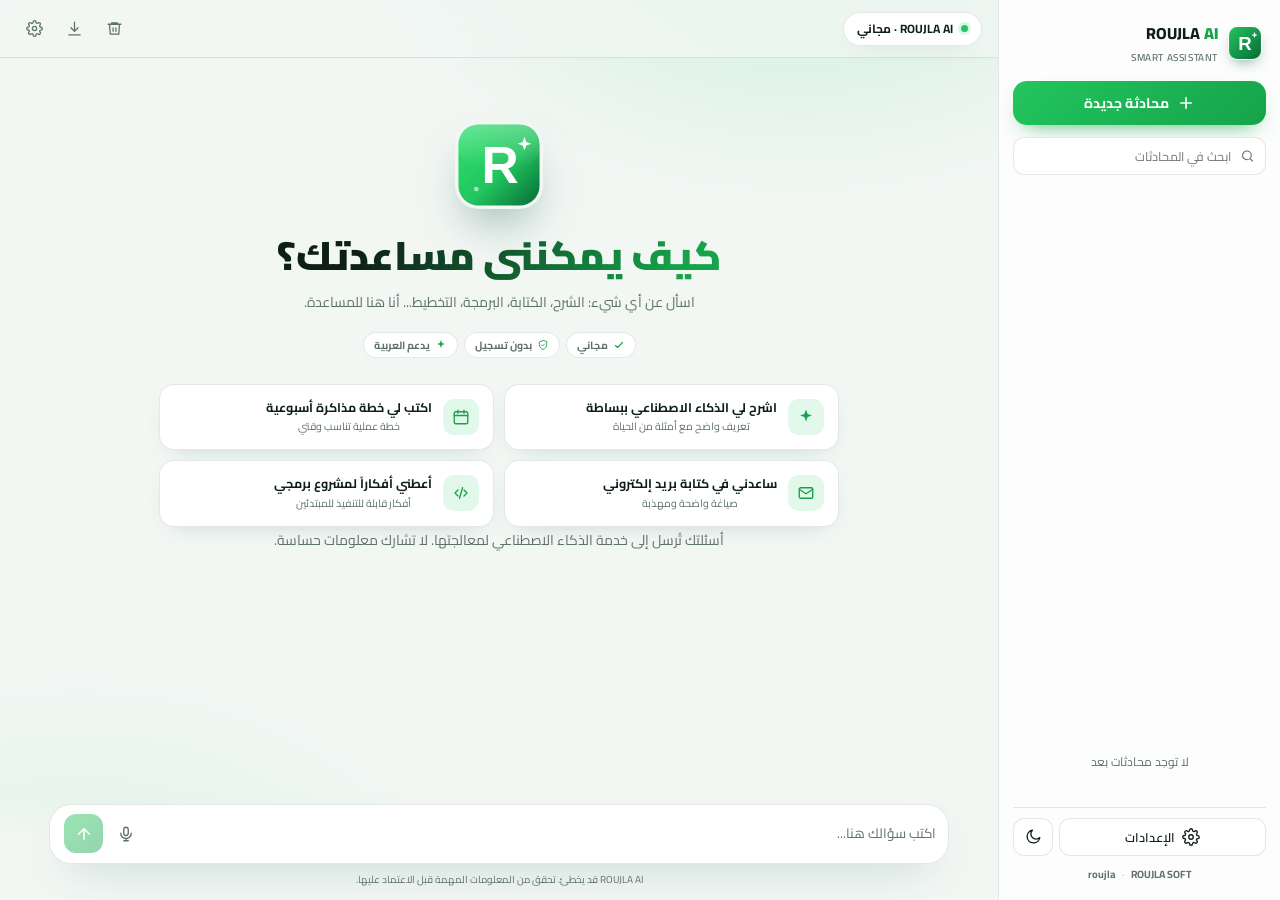
==== index.html @ 96a6f74a "ROUJLA AI v1.0 — initial site ROUJLA AI: free AI assistant website (Arabic-first), with ROUJLA famil" ====
<!DOCTYPE html>
<html lang="ar" dir="rtl" class="light">
<head>
<!--
  ROUJLA AI - a free, no-sign-up AI assistant page for GitHub Pages.
  Copyright (c) 2026 ABDELKARIM LAITAR. All rights reserved.
  Copying, reproducing or redistributing this page or its source code without written permission is prohibited.
  Third-party names, logos and trademarks belong to their owners.
-->
<meta charset="UTF-8">
<meta name="viewport" content="width=device-width, initial-scale=1, viewport-fit=cover">
<meta name="color-scheme" content="light dark">
<meta name="theme-color" content="#16a34a">
<meta name="referrer" content="strict-origin-when-cross-origin">
<meta name="description" content="ROUJLA AI — مساعد ذكاء اصطناعي عربي مجاني يجيب على أسئلتك، يشرح، يكتب، يبرمج ويساعدك في التخطيط. بدون تسجيل.">
<title>ROUJLA AI — مساعدك الذكي</title>

<meta property="og:type" content="website">
<meta property="og:title" content="ROUJLA AI — مساعدك الذكي">
<meta property="og:description" content="اسأل أي شيء. إجابات فورية بالعربية، مجاناً وبدون تسجيل.">
<meta property="og:image" content="og.png">
<meta name="twitter:card" content="summary_large_image">

<link rel="icon" href="icon.svg" type="image/svg+xml">
<link rel="apple-touch-icon" href="apple-touch-icon.png">
<link rel="manifest" href="manifest.webmanifest">
<link rel="preconnect" href="https://fonts.googleapis.com">
<link rel="preconnect" href="https://fonts.gstatic.com" crossorigin>
<link href="https://fonts.googleapis.com/css2?family=Cairo:wght@400;500;600;700;800;900&display=swap" rel="stylesheet">
<link rel="stylesheet" href="styles.css">
</head>
<body>

<!-- SVG icon sprite -->
<svg width="0" height="0" style="position:absolute" aria-hidden="true" focusable="false">
  <symbol id="i-menu" viewBox="0 0 24 24"><path d="M4 7h16M4 12h16M4 17h16"/></symbol>
  <symbol id="i-plus" viewBox="0 0 24 24"><path d="M12 5v14M5 12h14"/></symbol>
  <symbol id="i-search" viewBox="0 0 24 24"><circle cx="11" cy="11" r="7"/><path d="m20 20-3.5-3.5"/></symbol>
  <symbol id="i-x" viewBox="0 0 24 24"><path d="M6 6l12 12M18 6 6 18"/></symbol>
  <symbol id="i-settings" viewBox="0 0 24 24"><circle cx="12" cy="12" r="3"/><path d="M19.4 15a1.7 1.7 0 0 0 .34 1.87l.06.06a2 2 0 1 1-2.83 2.83l-.06-.06a1.7 1.7 0 0 0-1.87-.34 1.7 1.7 0 0 0-1 1.56V21a2 2 0 1 1-4 0v-.09a1.7 1.7 0 0 0-1.11-1.56 1.7 1.7 0 0 0-1.87.34l-.06.06a2 2 0 1 1-2.83-2.83l.06-.06A1.7 1.7 0 0 0 4.6 15a1.7 1.7 0 0 0-1.56-1H3a2 2 0 1 1 0-4h.09A1.7 1.7 0 0 0 4.65 8.9a1.7 1.7 0 0 0-.34-1.87l-.06-.06a2 2 0 1 1 2.83-2.83l.06.06A1.7 1.7 0 0 0 9 4.6h.08a1.7 1.7 0 0 0 1-1.56V3a2 2 0 1 1 4 0v.09a1.7 1.7 0 0 0 1 1.56 1.7 1.7 0 0 0 1.87-.34l.06-.06a2 2 0 1 1 2.83 2.83l-.06.06a1.7 1.7 0 0 0-.34 1.87V9c.14.6.6 1.08 1.2 1.22H21a2 2 0 1 1 0 4h-.09a1.7 1.7 0 0 0-1.51 1z"/></symbol>
  <symbol id="i-sun" viewBox="0 0 24 24"><circle cx="12" cy="12" r="4"/><path d="M12 2v2M12 20v2M4.9 4.9l1.4 1.4M17.7 17.7l1.4 1.4M2 12h2M20 12h2M4.9 19.1l1.4-1.4M17.7 6.3l1.4-1.4"/></symbol>
  <symbol id="i-moon" viewBox="0 0 24 24"><path d="M21 12.8A8.5 8.5 0 1 1 11.2 3a6.6 6.6 0 0 0 9.8 9.8z"/></symbol>
  <symbol id="i-trash" viewBox="0 0 24 24"><path d="M3 6h18M8 6V4h8v2M19 6l-1 14H6L5 6"/><path d="M10 11v5M14 11v5"/></symbol>
  <symbol id="i-download" viewBox="0 0 24 24"><path d="M12 3v12M7 11l5 5 5-5"/><path d="M4 21h16"/></symbol>
  <symbol id="i-copy" viewBox="0 0 24 24"><rect x="9" y="9" width="12" height="12" rx="2"/><path d="M5 15H4a1 1 0 0 1-1-1V4a1 1 0 0 1 1-1h10a1 1 0 0 1 1 1v1"/></symbol>
  <symbol id="i-refresh" viewBox="0 0 24 24"><path d="M21 12a9 9 0 1 1-2.64-6.36"/><path d="M21 3v6h-6"/></symbol>
  <symbol id="i-stop" viewBox="0 0 24 24"><rect x="6" y="6" width="12" height="12" rx="2" fill="currentColor" stroke="none"/></symbol>
  <symbol id="i-send" viewBox="0 0 24 24"><path d="M12 19V5M5 12l7-7 7 7" stroke-width="2.2"/></symbol>
  <symbol id="i-mic" viewBox="0 0 24 24"><rect x="9" y="3" width="6" height="11" rx="3"/><path d="M5 11a7 7 0 0 0 14 0M12 18v3M9 21h6"/></symbol>
  <symbol id="i-check" viewBox="0 0 24 24"><path d="m5 13 4 4L19 7" stroke-width="2.2"/></symbol>
  <symbol id="i-spark" viewBox="0 0 24 24"><path d="M12 2l2.1 6.1L20 10l-5.9 1.9L12 18l-2.1-6.1L4 10l5.9-1.9z" fill="currentColor" stroke="none"/></symbol>
  <symbol id="i-book" viewBox="0 0 24 24"><path d="M4 5.5A2.5 2.5 0 0 1 6.5 3H20v16H6.5A2.5 2.5 0 0 0 4 21.5z"/><path d="M4 18.5A2.5 2.5 0 0 1 6.5 16H20"/></symbol>
  <symbol id="i-calendar" viewBox="0 0 24 24"><rect x="3" y="5" width="18" height="16" rx="2"/><path d="M8 3v4M16 3v4M3 10h18"/></symbol>
  <symbol id="i-mail" viewBox="0 0 24 24"><rect x="3" y="5" width="18" height="14" rx="2"/><path d="m3 7 9 6 9-6"/></symbol>
  <symbol id="i-code" viewBox="0 0 24 24"><path d="m8 8-4 4 4 4M16 8l4 4-4 4M14 5l-4 14"/></symbol>
  <symbol id="i-shield" viewBox="0 0 24 24"><path d="M12 3 4.5 6v5c0 4.7 3.2 8.3 7.5 10 4.3-1.7 7.5-5.3 7.5-10V6z"/><path d="m9 12 2 2 4-4"/></symbol>
  <symbol id="i-external" viewBox="0 0 24 24"><path d="M14 4h6v6M20 4l-9 9"/><path d="M19 14v5a1 1 0 0 1-1 1H5a1 1 0 0 1-1-1V6a1 1 0 0 1 1-1h5"/></symbol>
  <symbol id="i-info" viewBox="0 0 24 24"><circle cx="12" cy="12" r="9"/><path d="M12 11v5M12 8h.01"/></symbol>
  <symbol id="i-warning" viewBox="0 0 24 24"><path d="M12 3 2.5 20h19z"/><path d="M12 9v5M12 17h.01"/></symbol>
</svg>

<div class="app">
  <!-- ================= Sidebar ================= -->
  <aside class="sidebar" id="sidebar" aria-label="المحادثات">
    <div class="side-head">
      <a class="brand" href="./" aria-label="ROUJLA AI">
        <svg class="brand-logo" viewBox="0 0 64 64" aria-hidden="true">
          <defs>
            <linearGradient id="brandGrad" x1="0" y1="0" x2="1" y2="1">
              <stop offset="0" stop-color="#22c55e"/>
              <stop offset="1" stop-color="#096a38"/>
            </linearGradient>
          </defs>
          <rect x="2" y="2" width="60" height="60" rx="15" fill="url(#brandGrad)"/>
          <text x="32" y="45" text-anchor="middle" font-family="Segoe UI, Arial, sans-serif"
                font-size="35" font-weight="800" fill="#ffffff">R</text>
          <path d="M50 11l1.6 4.4L56 17l-4.4 1.6L50 23l-1.6-4.4L44 17l4.4-1.6z" fill="#fff" opacity=".95"/>
        </svg>
        <span>
          <span class="brand-name">ROUJLA <b>AI</b></span>
          <span class="brand-sub">SMART ASSISTANT</span>
        </span>
      </a>
      <button class="icon-btn only-mobile" id="closeSide" type="button" title="إغلاق">
        <svg class="ico"><use href="#i-x"/></svg>
      </button>
    </div>

    <button class="new-chat" id="newChat" type="button">
      <svg class="ico"><use href="#i-plus"/></svg>
      <span data-i18n="newChat">محادثة جديدة</span>
    </button>

    <div class="side-search">
      <svg class="ico"><use href="#i-search"/></svg>
      <input id="chatSearch" type="search" autocomplete="off" data-i18n-ph="searchChats" placeholder="ابحث في المحادثات">
    </div>

    <div class="chat-list" id="chatList"></div>
    <div class="chat-empty" id="chatEmpty" data-i18n="emptyChats">لا توجد محادثات بعد</div>

    <div class="side-foot">
      <div class="side-row">
        <button class="side-btn" id="settingsBtn" type="button">
          <svg class="ico"><use href="#i-settings"/></svg>
          <span data-i18n="settings">الإعدادات</span>
        </button>
        <button class="side-btn icon-only" id="themeBtn" type="button" title="المظهر">
          <svg class="ico"><use href="#i-moon"/></svg>
        </button>
      </div>
      <div class="family">
        <a id="familyMain" href="https://abdelkarim-laitar.github.io/roujla/" target="_blank" rel="noopener">roujla</a>
        <span>·</span>
        <a id="familySoft" href="https://abdelkarim-laitar.github.io/roujlasoft/" target="_blank" rel="noopener">ROUJLA SOFT</a>
      </div>
    </div>
  </aside>

  <div class="scrim" id="scrim"></div>

  <!-- ================= Main ================= -->
  <main class="main">
    <header class="topbar">
      <button class="icon-btn only-mobile" id="menuBtn" type="button" title="القائمة">
        <svg class="ico"><use href="#i-menu"/></svg>
      </button>
      <button class="model-chip" id="modelChip" type="button" title="الإعدادات">
        <span class="net-dot" id="netDot"></span>
        <span id="modelLabel">ROUJLA AI · مجاني</span>
      </button>
      <div class="top-actions">
        <button class="icon-btn" id="clearChat" type="button" title="حذف المحادثة">
          <svg class="ico"><use href="#i-trash"/></svg>
        </button>
        <button class="icon-btn" id="exportChat" type="button" title="تصدير المحادثة">
          <svg class="ico"><use href="#i-download"/></svg>
        </button>
        <button class="icon-btn" id="topSettings" type="button" title="الإعدادات">
          <svg class="ico"><use href="#i-settings"/></svg>
        </button>
      </div>
    </header>

    <div class="chat-scroll" id="chatScroll">
      <section class="welcome" id="welcome">
        <img class="welcome-logo" src="icon.svg" alt="ROUJLA AI" width="88" height="88">
        <h1 data-i18n="welcomeTitle">كيف يمكنني مساعدتك؟</h1>
        <p data-i18n="welcomeSub">اسأل عن أي شيء: الشرح، الكتابة، البرمجة، التخطيط... أنا هنا للمساعدة.</p>
        <div class="badges">
          <span class="badge"><svg class="ico"><use href="#i-check"/></svg><span data-i18n="badgeFree">مجاني</span></span>
          <span class="badge"><svg class="ico"><use href="#i-shield"/></svg><span data-i18n="badgeNoSignup">بدون تسجيل</span></span>
          <span class="badge"><svg class="ico"><use href="#i-spark"/></svg><span data-i18n="badgeArabic">يدعم العربية</span></span>
        </div>
        <div class="suggestions" id="suggestions"></div>
        <p class="welcome-note" data-i18n="privacyShort">أسئلتك تُرسل إلى خدمة الذكاء الاصطناعي لمعالجتها. لا تشارك معلومات حساسة.</p>
      </section>

      <div class="messages" id="messages" role="log" aria-live="polite" aria-relevant="additions text"></div>
    </div>

    <div class="composer-wrap">
      <form class="composer" id="composer" autocomplete="off">
        <textarea id="prompt" rows="1" maxlength="8000" data-i18n-ph="placeholder"
                  placeholder="اكتب سؤالك هنا..." aria-label="سؤالك"></textarea>
        <div class="composer-tools">
          <button class="tool" id="micBtn" type="button" title="إدخال صوتي" hidden>
            <svg class="ico"><use href="#i-mic"/></svg>
          </button>
          <button class="send" id="sendBtn" type="submit" title="إرسال" aria-label="إرسال">
            <svg class="ico"><use href="#i-send"/></svg>
          </button>
        </div>
      </form>
      <p class="fineprint" data-i18n="disclaimer">ROUJLA AI قد يخطئ. تحقق من المعلومات المهمة قبل الاعتماد عليها.</p>
    </div>
  </main>
</div>

<!-- ================= Settings ================= -->
<div class="modal" id="settingsModal" hidden>
  <div class="modal-panel" role="dialog" aria-modal="true" aria-labelledby="settingsTitle">
    <div class="modal-head">
      <h2 id="settingsTitle" data-i18n="settingsTitle">الإعدادات</h2>
      <button class="icon-btn" id="closeSettings" type="button" title="إغلاق">
        <svg class="ico"><use href="#i-x"/></svg>
      </button>
    </div>

    <form class="modal-body" id="settingsForm">
      <div class="settings-section">
        <h3 data-i18n="provider">مزوّد الذكاء الاصطناعي</h3>
        <div class="provider-grid">
          <label class="provider-card">
            <input type="radio" name="provider" id="providerPollinations" value="pollinations">
            <span class="pc-tick"></span>
            <span>
              <b data-i18n="providerFree">ROUJLA AI المجاني</b>
              <small data-i18n="providerFreeDesc">يعمل مباشرة بدون تسجيل أو مفتاح.</small>
            </span>
          </label>
          <label class="provider-card">
            <input type="radio" name="provider" id="providerCustom" value="custom">
            <span class="pc-tick"></span>
            <span>
              <b data-i18n="providerCustom">واجهة API خاصة</b>
              <small data-i18n="providerCustomDesc">استخدم OpenAI أو أي خدمة متوافقة.</small>
            </span>
          </label>
        </div>
      </div>

      <div id="freeFields">
        <div class="field">
          <label for="freeModel" data-i18n="model">النموذج</label>
          <select class="input" id="freeModel">
            <option value="openai" data-i18n="modelOpenAI">OpenAI — متوازن</option>
            <option value="openai-fast" data-i18n="modelOpenAIFast">OpenAI Fast — أسرع</option>
          </select>
          <span class="hint" data-i18n="modelHint">اختر «سريع» إذا كانت الخدمة المجانية مزدحمة.</span>
        </div>
      </div>

      <div id="customFields" hidden>
        <div class="field">
          <label for="customModel" data-i18n="customModelLabel">اسم النموذج</label>
          <input class="input" id="customModel" type="text" placeholder="gpt-4o-mini" autocomplete="off">
        </div>
        <div class="field">
          <label for="baseUrl" data-i18n="baseUrl">عنوان API</label>
          <input class="input" id="baseUrl" type="url" placeholder="https://api.openai.com/v1" autocomplete="off" spellcheck="false">
          <span class="hint" data-i18n="baseUrlHint">مثال: https://api.openai.com/v1 — يجب أن يسمح الخادم بطلبات المتصفح (CORS).</span>
        </div>
        <div class="field">
          <label for="apiKey" data-i18n="apiKey">مفتاح API</label>
          <div class="key-row">
            <input class="input" id="apiKey" type="password" placeholder="sk-..." autocomplete="off" spellcheck="false">
            <button class="key-toggle" id="toggleKey" type="button" data-i18n="show">إظهار</button>
          </div>
          <span class="hint" data-i18n="apiKeyHint">يُخزَّن في متصفحك فقط ولا يُرسل إلا للخدمة التي تختارها.</span>
        </div>
      </div>

      <div class="field">
        <label for="temperature" data-i18n="temperature">الإبداع (temperature)</label>
        <div class="range-row">
          <input id="temperature" type="range" min="0" max="1.5" step="0.1" value="0.7">
          <span class="range-val" id="tempValue">0.7</span>
        </div>
        <span class="hint" data-i18n="temperatureHint">قيمة أقل = إجابات أدق ومباشرة، قيمة أعلى = إجابات أكثر تنوعاً.</span>
      </div>

      <div class="field">
        <label for="systemPrompt" data-i18n="systemPrompt">تعليمات المساعد</label>
        <textarea class="input" id="systemPrompt" rows="3" data-i18n-ph="systemHint"
                  placeholder="اتركه فارغاً لاستخدام التعليمات الافتراضية."></textarea>
        <span class="hint" data-i18n="systemHint">اتركه فارغاً لاستخدام التعليمات الافتراضية.</span>
      </div>

      <div class="settings-section" style="margin-top:22px">
        <h3 data-i18n="appearance">المظهر واللغة</h3>
        <div class="two-col">
          <div class="field" style="margin-top:0">
            <label for="uiLang" data-i18n="uiLanguage">لغة الواجهة</label>
            <select class="input" id="uiLang">
              <option value="ar">العربية</option>
              <option value="en">English</option>
            </select>
          </div>
          <div class="field" style="margin-top:0">
            <label for="uiTheme" data-i18n="themeLabel">المظهر</label>
            <select class="input" id="uiTheme">
              <option value="light" data-i18n="light">فاتح</option>
              <option value="dark" data-i18n="dark">داكن</option>
              <option value="system" data-i18n="system">حسب النظام</option>
            </select>
          </div>
        </div>
      </div>

      <div class="settings-section">
        <h3 data-i18n="data">البيانات</h3>
        <div class="data-actions">
          <button class="btn btn-ghost" id="exportDataBtn" type="button">
            <svg class="ico"><use href="#i-download"/></svg>
            <span data-i18n="exportAll">تصدير المحادثات</span>
          </button>
          <button class="btn btn-danger" id="clearAllBtn" type="button">
            <svg class="ico"><use href="#i-trash"/></svg>
            <span data-i18n="clearAll">حذف كل البيانات</span>
          </button>
        </div>
      </div>

      <div class="note">
        <svg class="ico"><use href="#i-warning"/></svg>
        <span data-i18n="privacyNote">تنبيه: أسئلتك تُرسل إلى مزوّد الخدمة لمعالجتها. لا تشارك معلومات شخصية أو حساسة. تُحفظ محادثاتك في متصفحك فقط.</span>
      </div>
    </form>

    <div class="modal-foot">
      <button class="btn btn-ghost" id="cancelSettings" type="button" data-i18n="cancel">إلغاء</button>
      <button class="btn btn-primary" id="saveSettings" type="submit" form="settingsForm" data-i18n="save">حفظ</button>
    </div>
  </div>
</div>

<div class="toast" id="toast" role="status" aria-live="polite"></div>

<noscript>
  <div style="position:fixed;inset:0;display:grid;place-items:center;background:#fff;color:#111;z-index:999;padding:24px;text-align:center">
    ROUJLA AI يحتاج إلى JavaScript للعمل. / ROUJLA AI needs JavaScript to work.
  </div>
</noscript>

<script src="config.js"></script>
<script src="app.js"></script>
<script src="chat.js"></script>
</body>
</html>
---- styles.css ----
/* ============================================================
   ROUJLA AI - interface styles
   Copyright (c) 2026 ABDELKARIM LAITAR. All rights reserved.
   ============================================================ */

:root{
  --brand:#16a34a;
  --brand-2:#22c55e;
  --brand-3:#4ade80;
  --brand-ink:#064e3b;
  --bg:#f2f7f4;
  --glow-1:rgba(34,197,94,.18);
  --glow-2:rgba(74,222,128,.14);
  --side:rgba(255,255,255,.74);
  --surface:#ffffff;
  --surface-2:#eef6f1;
  --text:#0e1f17;
  --muted:#5d7268;
  --border:rgba(14,31,23,.10);
  --border-strong:rgba(14,31,23,.18);
  --shadow:0 18px 45px -22px rgba(6,78,59,.35);
  --shadow-soft:0 8px 24px -14px rgba(6,78,59,.28);
  --user-1:#16a34a;
  --user-2:#0f8a3f;
  --danger:#dc2626;
  --radius:18px;
  --font:'Cairo', system-ui, -apple-system, 'Segoe UI', Tahoma, sans-serif;
}

html.dark{
  --bg:#07110c;
  --glow-1:rgba(34,197,94,.16);
  --glow-2:rgba(74,222,128,.08);
  --side:rgba(12,24,18,.82);
  --surface:#0e1b15;
  --surface-2:#14241c;
  --text:#e9f4ee;
  --muted:#9ab2a5;
  --border:rgba(255,255,255,.10);
  --border-strong:rgba(255,255,255,.20);
  --shadow:0 18px 45px -20px rgba(0,0,0,.65);
  --shadow-soft:0 8px 24px -16px rgba(0,0,0,.6);
  --user-1:#15803d;
  --user-2:#0f6b34;
}

*,*::before,*::after{box-sizing:border-box}
[hidden]{display:none!important}
html,body{height:100%}
body{
  margin:0;
  font-family:var(--font);
  background:var(--bg);
  color:var(--text);
  overflow:hidden;
  -webkit-font-smoothing:antialiased;
  text-rendering:optimizeLegibility;
}
button,input,textarea,select{font:inherit;color:inherit}
button{cursor:pointer;border:0;background:none;padding:0}
a{color:var(--brand);text-decoration:none}
::selection{background:rgba(34,197,94,.28)}
:focus-visible{outline:2px solid var(--brand);outline-offset:2px}

.ico{width:18px;height:18px;fill:none;stroke:currentColor;stroke-width:1.8;stroke-linecap:round;stroke-linejoin:round;flex:none}

/* ============ Shell ============ */
.app{display:flex;height:100dvh;overflow:hidden}

.main{
  position:relative;
  flex:1;
  min-width:0;
  display:flex;
  flex-direction:column;
  overflow:hidden;
}
.main::before{
  content:"";
  position:absolute;
  inset:0;
  pointer-events:none;
  background:
    radial-gradient(620px 420px at 80% -10%, var(--glow-1), transparent 70%),
    radial-gradient(540px 380px at 8% 105%, var(--glow-2), transparent 72%);
}

/* ============ Sidebar ============ */
.sidebar{
  width:282px;
  flex:0 0 282px;
  display:flex;
  flex-direction:column;
  gap:12px;
  padding:14px;
  background:var(--side);
  border-inline-end:1px solid var(--border);
  backdrop-filter:blur(18px) saturate(1.1);
  z-index:40;
}
.side-head{display:flex;align-items:center;justify-content:space-between;gap:8px;padding:4px 4px 2px}
.brand{display:flex;align-items:center;gap:10px;min-width:0}
.brand-logo{width:34px;height:34px;border-radius:10px;box-shadow:0 6px 14px -6px rgba(6,78,59,.6);flex:none}
.brand-name{font-size:16px;font-weight:800;letter-spacing:.01em;color:var(--text);direction:ltr;white-space:nowrap}
.brand-name b{color:var(--brand);font-weight:900}
.brand-sub{display:block;font-size:10px;color:var(--muted);font-weight:600;letter-spacing:.06em;direction:ltr}

.new-chat{
  display:flex;align-items:center;justify-content:center;gap:8px;
  height:44px;border-radius:14px;
  background:linear-gradient(135deg,var(--brand-2),var(--brand));
  color:#fff;font-weight:700;font-size:14px;
  box-shadow:0 10px 22px -12px rgba(22,163,74,.9);
  transition:transform .15s ease, filter .15s ease;
}
.new-chat:hover{transform:translateY(-1px);filter:brightness(1.04)}
.new-chat:active{transform:translateY(0)}
.new-chat .ico{stroke-width:2.2}

.side-search{position:relative}
.side-search .ico{position:absolute;inset-inline-start:11px;top:50%;transform:translateY(-50%);width:15px;height:15px;color:var(--muted)}
.side-search input{
  width:100%;height:38px;border-radius:11px;
  border:1px solid var(--border);background:var(--surface);
  padding-inline:34px 10px;font-size:12.5px;outline:none;
}
.side-search input:focus{border-color:var(--brand);box-shadow:0 0 0 3px rgba(34,197,94,.15)}

.chat-list{flex:1;overflow:auto;display:flex;flex-direction:column;gap:3px;padding:2px;margin-inline:-2px}
.chat-item{
  position:relative;display:flex;flex-direction:column;gap:1px;
  padding:9px 10px;border-radius:11px;cursor:pointer;
  border:1px solid transparent;transition:background .12s ease,border-color .12s ease;
  min-height:46px;justify-content:center;
}
.chat-item:hover{background:rgba(34,197,94,.09)}
.chat-item.active{background:rgba(34,197,94,.14);border-color:rgba(34,197,94,.28)}
.ci-title{
  font-size:12.5px;font-weight:600;color:var(--text);
  white-space:nowrap;overflow:hidden;text-overflow:ellipsis;
  padding-inline-end:26px;
}
.ci-date{font-size:10px;color:var(--muted);font-weight:500}
.ci-del{
  position:absolute;inset-inline-end:6px;top:50%;transform:translateY(-50%);
  width:26px;height:26px;border-radius:8px;display:grid;place-items:center;
  color:var(--muted);opacity:0;transition:opacity .12s ease,background .12s ease;
}
.ci-del .ico{width:14px;height:14px}
.chat-item:hover .ci-del,.chat-item:focus-within .ci-del,.chat-item.active .ci-del{opacity:1}
.ci-del:hover{background:rgba(220,38,38,.12);color:var(--danger)}
.chat-empty{padding:22px 10px;text-align:center;font-size:12px;color:var(--muted);line-height:1.8}

.side-foot{display:flex;flex-direction:column;gap:6px;border-top:1px solid var(--border);padding-top:10px}
.side-row{display:flex;gap:6px}
.side-btn{
  flex:1;display:flex;align-items:center;justify-content:center;gap:7px;
  height:38px;border-radius:11px;font-size:12.5px;font-weight:600;
  color:var(--text);border:1px solid var(--border);background:var(--surface);
  transition:background .12s ease,border-color .12s ease;
}
.side-btn:hover{background:var(--surface-2);border-color:var(--border-strong)}
.side-btn.icon-only{flex:0 0 40px}
.family{
  display:flex;align-items:center;justify-content:center;gap:7px;
  font-size:10.5px;color:var(--muted);direction:ltr;padding:2px 0 2px;
}
.family a{color:var(--muted);font-weight:700}
.family a:hover{color:var(--brand)}
.family span{opacity:.5}

/* ============ Top bar ============ */
.topbar{
  position:relative;z-index:10;
  display:flex;align-items:center;gap:10px;
  height:58px;flex:none;padding:0 16px;
  border-bottom:1px solid var(--border);
  background:color-mix(in srgb, var(--bg) 72%, transparent);
  backdrop-filter:blur(14px);
}
.model-chip{
  display:flex;align-items:center;gap:8px;
  height:34px;padding:0 13px;border-radius:999px;
  border:1px solid var(--border);background:var(--surface);
  font-size:12px;font-weight:700;color:var(--text);
  box-shadow:var(--shadow-soft);white-space:nowrap;
}
.model-chip:hover{border-color:var(--border-strong)}
.net-dot{width:7px;height:7px;border-radius:50%;background:#22c55e;box-shadow:0 0 0 3px rgba(34,197,94,.16);flex:none}
.net-dot.off{background:#f59e0b;box-shadow:0 0 0 3px rgba(245,158,11,.18)}
.top-actions{display:flex;align-items:center;gap:4px;margin-inline-start:auto}
.icon-btn{
  width:36px;height:36px;border-radius:10px;display:grid;place-items:center;
  color:var(--muted);transition:background .12s ease,color .12s ease;
}
.icon-btn:hover{background:var(--surface-2);color:var(--text)}
.icon-btn .ico{width:17px;height:17px}
.only-mobile{display:none}

/* ============ Chat area ============ */
.chat-scroll{
  position:relative;z-index:1;flex:1;overflow-y:auto;overflow-x:hidden;
  scroll-behavior:smooth;overscroll-behavior:contain;
}
.chat-scroll::-webkit-scrollbar{width:10px}
.chat-scroll::-webkit-scrollbar-thumb{background:var(--border-strong);border-radius:8px;border:3px solid transparent;background-clip:content-box}
.chat-scroll::-webkit-scrollbar-track{background:transparent}

.welcome{
  max-width:780px;margin:0 auto;
  padding:clamp(26px,7vh,72px) 20px 30px;
  display:flex;flex-direction:column;align-items:center;text-align:center;
}
.welcome-logo{
  width:88px;height:88px;border-radius:24px;
  box-shadow:0 24px 50px -20px rgba(6,78,59,.6), 0 0 0 1px rgba(255,255,255,.06);
  animation:floaty 6s ease-in-out infinite;
}
@keyframes floaty{0%,100%{transform:translateY(0)}50%{transform:translateY(-7px)}}
.welcome h1{
  margin:22px 0 8px;font-size:clamp(26px,4.6vw,40px);font-weight:900;
  letter-spacing:-.01em;line-height:1.25;
  background:linear-gradient(120deg,var(--text) 20%,var(--brand) 90%);
  -webkit-background-clip:text;background-clip:text;color:transparent;
}
.welcome p{margin:0;max-width:560px;color:var(--muted);font-size:14px;line-height:1.9}
.badges{display:flex;flex-wrap:wrap;justify-content:center;gap:6px;margin:16px 0 26px}
.badge{
  display:inline-flex;align-items:center;gap:5px;height:26px;padding:0 10px;
  border-radius:999px;border:1px solid var(--border);background:var(--surface);
  font-size:10.5px;font-weight:700;color:var(--muted);
}
.badge .ico{width:12px;height:12px;color:var(--brand)}

.suggestions{display:grid;grid-template-columns:repeat(2,minmax(0,1fr));gap:10px;width:100%;max-width:680px;text-align:start}
.sugg{
  display:flex;align-items:flex-start;gap:11px;
  padding:14px;border-radius:15px;border:1px solid var(--border);
  background:var(--surface);box-shadow:var(--shadow-soft);
  transition:transform .16s ease,border-color .16s ease,box-shadow .16s ease;
}
.sugg:hover{transform:translateY(-2px);border-color:rgba(34,197,94,.45);box-shadow:var(--shadow)}
.sugg-ico{
  width:36px;height:36px;border-radius:11px;display:grid;place-items:center;flex:none;
  background:rgba(34,197,94,.13);color:var(--brand);
}
.sugg-ico .ico{width:18px;height:18px}
.sugg b{display:block;font-size:12.5px;font-weight:700;line-height:1.5;color:var(--text)}
.sugg small{display:block;margin-top:2px;font-size:10.5px;color:var(--muted);line-height:1.5}
.welcome-note{margin-top:22px;font-size:10.5px;color:var(--muted);line-height:1.7}

.messages{max-width:920px;margin:0 auto;padding:22px 0 14px}
.msg{display:flex;align-items:flex-start;gap:10px;padding:0 20px;margin-bottom:20px;animation:rise .22s ease-out}
@keyframes rise{from{opacity:0;transform:translateY(7px)}to{opacity:1;transform:none}}
.msg.user{justify-content:flex-end}
.avatar{
  width:32px;height:32px;border-radius:10px;flex:none;overflow:hidden;
  box-shadow:0 6px 14px -8px rgba(6,78,59,.6);
}
.avatar img{width:100%;height:100%;display:block}
.msg-body{max-width:min(78%,720px);min-width:0;display:flex;flex-direction:column;align-items:flex-start}
.msg.user .msg-body{align-items:flex-end}
.bubble{
  padding:13px 16px;border-radius:17px;font-size:13.5px;line-height:1.9;
  overflow-wrap:anywhere;
}
.msg.assistant .bubble{
  background:var(--surface);border:1px solid var(--border);
  box-shadow:var(--shadow-soft);
  border-start-start-radius:6px;
}
.msg.user .bubble{
  background:linear-gradient(135deg,var(--user-1),var(--user-2));
  color:#fff;border-start-end-radius:6px;
  box-shadow:0 10px 24px -14px rgba(22,163,74,.8);
}
.msg.user .bubble p{margin:0;white-space:pre-wrap}
.msg-actions{display:flex;gap:2px;margin-top:5px;opacity:0;transition:opacity .15s ease}
.msg:hover .msg-actions,.msg:focus-within .msg-actions{opacity:1}
.act{
  width:27px;height:27px;border-radius:7px;display:grid;place-items:center;
  color:var(--muted);
}
.act:hover{background:var(--surface-2);color:var(--text)}
.act .ico{width:14px;height:14px}

.typing{display:inline-flex;gap:4px;align-items:center;margin-inline-end:9px;vertical-align:middle}
.typing i{width:6px;height:6px;border-radius:50%;background:var(--brand);display:block;animation:bounce 1.2s infinite}
.typing i:nth-child(2){animation-delay:.15s}
.typing i:nth-child(3){animation-delay:.3s}
@keyframes bounce{0%,60%,100%{transform:translateY(0);opacity:.45}30%{transform:translateY(-5px);opacity:1}}
.think{font-size:11.5px;color:var(--muted);vertical-align:middle}
.think-time{font-variant-numeric:tabular-nums}

.msg.has-error .bubble{border-color:rgba(220,38,38,.3);background:rgba(220,38,38,.05)}
.err b{display:block;font-size:12px;color:var(--danger);margin-bottom:3px}
.err p{margin:0;font-size:12.5px;color:var(--text);line-height:1.8}
.err-actions{margin-top:9px}
.stopped{display:flex;align-items:center;gap:10px;flex-wrap:wrap;color:var(--muted);font-size:12.5px}
.btn-mini{
  display:inline-flex;align-items:center;gap:5px;height:28px;padding:0 10px;
  border-radius:8px;border:1px solid var(--border);background:var(--surface);
  font-size:11px;font-weight:700;color:var(--text);
}
.btn-mini:hover{background:var(--surface-2)}
.btn-mini .ico{width:13px;height:13px}

/* Markdown */
.md p{margin:0 0 .7em}
.md p:last-child{margin-bottom:0}
.md h1,.md h2,.md h3{margin:.9em 0 .45em;line-height:1.35;font-weight:800}
.md h1{font-size:1.35em}.md h2{font-size:1.2em}.md h3{font-size:1.08em}
.md h1:first-child,.md h2:first-child,.md h3:first-child{margin-top:0}
.md ul,.md ol{margin:.5em 0 .7em;padding-inline-start:1.45em}
.md li{margin:.18em 0}
.md blockquote{margin:.6em 0;padding-inline-start:12px;border-inline-start:3px solid var(--brand);color:var(--muted)}
.md hr{border:0;border-top:1px solid var(--border);margin:1em 0}
.md code{font-family:ui-monospace,SFMono-Regular,Consolas,'Courier New',monospace;font-size:.88em;
  background:rgba(34,197,94,.12);padding:.14em .38em;border-radius:5px;direction:ltr;unicode-bidi:embed}
.md pre{
  position:relative;margin:.7em 0;padding:0;border-radius:11px;overflow:hidden;
  background:#0a1510;color:#d9f7e6;direction:ltr;text-align:left;
  border:1px solid rgba(255,255,255,.08);
}
.md pre .pre-head{
  display:flex;align-items:center;justify-content:space-between;gap:10px;
  padding:6px 10px;background:rgba(255,255,255,.05);
  font-size:10px;letter-spacing:.06em;text-transform:uppercase;color:#8fb7a3;
}
.md pre .copy-code{font-size:10px;color:#b9e6cd;padding:2px 7px;border-radius:5px;background:rgba(255,255,255,.07)}
.md pre .copy-code:hover{background:rgba(255,255,255,.14)}
.md pre code{display:block;padding:12px 14px;overflow:auto;background:none;font-size:12px;line-height:1.7}
.md a{text-decoration:underline;text-underline-offset:2px}
.md strong{font-weight:800}
.md del{opacity:.7}
.md table{width:100%;border-collapse:collapse;margin:.7em 0;font-size:12px}
.md th,.md td{border:1px solid var(--border);padding:6px 9px;text-align:start}
.md th{background:var(--surface-2);font-weight:700}

/* ============ Composer ============ */
.composer-wrap{
  position:relative;z-index:9;flex:none;
  padding:8px 18px calc(12px + env(safe-area-inset-bottom));
  background:linear-gradient(to top,var(--bg) 58%,transparent);
}
.composer{
  max-width:900px;margin:0 auto;
  display:flex;align-items:flex-end;gap:8px;
  padding:9px 10px 9px 14px;
  background:var(--surface);border:1px solid var(--border);
  border-radius:22px;box-shadow:var(--shadow);
  transition:border-color .15s ease,box-shadow .15s ease;
}
.composer:focus-within{border-color:rgba(34,197,94,.55);box-shadow:0 0 0 3px rgba(34,197,94,.14),var(--shadow)}
.composer textarea{
  flex:1;min-width:0;max-height:200px;resize:none;border:0;outline:0;background:none;
  padding:8px 2px;line-height:1.75;font-size:13.5px;
}
.composer textarea::placeholder{color:var(--muted)}
.composer-tools{display:flex;align-items:center;gap:5px;padding-bottom:1px}
.tool{width:36px;height:36px;border-radius:10px;display:grid;place-items:center;color:var(--muted)}
.tool:hover{background:var(--surface-2);color:var(--text)}
.tool.rec{color:var(--danger);background:rgba(220,38,38,.1);animation:pulse 1.2s infinite}
@keyframes pulse{0%,100%{opacity:1}50%{opacity:.5}}
.send{
  width:39px;height:39px;border-radius:12px;display:grid;place-items:center;
  background:linear-gradient(135deg,var(--brand-2),var(--brand));color:#fff;
  box-shadow:0 8px 18px -9px rgba(22,163,74,.9);
  transition:filter .15s ease,transform .15s ease,opacity .15s ease;
}
.send:hover:not(:disabled){filter:brightness(1.06);transform:translateY(-1px)}
.send:disabled{opacity:.45;cursor:not-allowed;box-shadow:none}
.send .ico{width:18px;height:18px;stroke-width:2.2}
.send.stop{background:linear-gradient(135deg,#ef4444,#b91c1c)}
.fineprint{
  max-width:900px;margin:8px auto 0;text-align:center;
  font-size:10px;color:var(--muted);line-height:1.6;
}

/* ============ Sidebar backdrop ============ */
.scrim{display:none}

/* ============ Modal ============ */
.modal{
  position:fixed;inset:0;z-index:90;display:grid;place-items:center;
  padding:14px;background:rgba(3,12,8,.55);backdrop-filter:blur(7px);
}
.modal-panel{
  width:min(640px,100%);max-height:min(88dvh,820px);overflow:auto;
  background:var(--surface);border:1px solid var(--border);border-radius:22px;
  box-shadow:0 40px 80px -30px rgba(0,0,0,.55);
  animation:pop .18s ease-out;
}
@keyframes pop{from{opacity:0;transform:translateY(10px) scale(.985)}to{opacity:1;transform:none}}
.modal-head{
  position:sticky;top:0;z-index:2;
  display:flex;align-items:center;justify-content:space-between;gap:10px;
  padding:16px 20px;border-bottom:1px solid var(--border);
  background:var(--surface);
}
.modal-head h2{margin:0;font-size:17px;font-weight:800}
.modal-body{padding:18px 20px}
.modal-foot{
  position:sticky;bottom:0;display:flex;justify-content:flex-end;gap:8px;
  padding:13px 20px;border-top:1px solid var(--border);background:var(--surface);
}
.btn{
  display:inline-flex;align-items:center;justify-content:center;gap:6px;
  height:38px;padding:0 16px;border-radius:11px;font-size:12.5px;font-weight:700;
}
.btn-primary{background:var(--brand);color:#fff}
.btn-primary:hover{background:#15803d}
.btn-ghost{border:1px solid var(--border);color:var(--text);background:var(--surface)}
.btn-ghost:hover{background:var(--surface-2)}
.btn-danger{background:rgba(220,38,38,.1);color:var(--danger);border:1px solid rgba(220,38,38,.25)}
.btn-danger:hover{background:rgba(220,38,38,.16)}
.btn .ico{width:15px;height:15px}

.settings-section{margin-bottom:20px}
.settings-section>h3{
  margin:0 0 9px;font-size:10.5px;font-weight:800;letter-spacing:.12em;
  text-transform:uppercase;color:var(--muted);
}
.provider-grid{display:grid;grid-template-columns:1fr 1fr;gap:8px}
.provider-card{
  position:relative;display:flex;gap:9px;align-items:flex-start;
  padding:11px;border-radius:12px;border:1px solid var(--border);background:var(--surface);
  cursor:pointer;
}
.provider-card:hover{border-color:var(--border-strong)}
.provider-card:has(input:checked){border-color:var(--brand);background:rgba(34,197,94,.06);box-shadow:0 0 0 2px rgba(34,197,94,.12)}
.provider-card input{position:absolute;opacity:0;pointer-events:none}
.provider-card .pc-tick{
  width:16px;height:16px;border-radius:50%;border:2px solid var(--border-strong);
  flex:none;margin-top:2px;display:grid;place-items:center;
}
.provider-card:has(input:checked) .pc-tick{border-color:var(--brand);background:var(--brand)}
.provider-card:has(input:checked) .pc-tick::after{content:"";width:5px;height:5px;border-radius:50%;background:#fff}
.provider-card b{display:block;font-size:12px;font-weight:700}
.provider-card small{display:block;margin-top:2px;font-size:10px;color:var(--muted);line-height:1.55}
.field{display:flex;flex-direction:column;gap:5px;margin-top:12px}
.field label{font-size:11.5px;font-weight:700;color:var(--text)}
.field .hint{font-size:10px;color:var(--muted);line-height:1.55}
.input,select.input,textarea.input{
  width:100%;border:1px solid var(--border);background:var(--surface-2);
  border-radius:10px;padding:9px 11px;font-size:12.5px;outline:none;
}
.input:focus{border-color:var(--brand);box-shadow:0 0 0 3px rgba(34,197,94,.13)}
textarea.input{resize:vertical;min-height:86px;line-height:1.7}
select.input{
  appearance:none;
  background-image:url("data:image/svg+xml,%3Csvg xmlns='http://www.w3.org/2000/svg' viewBox='0 0 24 24' fill='none' stroke='%237a8f84' stroke-width='2' stroke-linecap='round' stroke-linejoin='round'%3E%3Cpath d='m6 9 6 6 6-6'/%3E%3C/svg%3E");
  background-repeat:no-repeat;
  background-position:right 12px center;
  background-size:12px 12px;
  padding-inline-end:34px;
}
html[dir="rtl"] select.input{background-position:left 12px center}
.range-row{display:flex;align-items:center;gap:10px}
.range-row input[type=range]{flex:1;accent-color:var(--brand)}
.range-val{min-width:34px;text-align:center;font-size:11px;font-weight:800;color:var(--brand);
  background:rgba(34,197,94,.1);border-radius:7px;padding:4px 6px;font-variant-numeric:tabular-nums}
.two-col{display:grid;grid-template-columns:1fr 1fr;gap:10px}
.key-row{position:relative}
.key-row .input{padding-inline-end:64px}
.key-toggle{position:absolute;inset-inline-end:5px;top:50%;transform:translateY(-50%);
  height:26px;padding:0 8px;border-radius:6px;font-size:10px;font-weight:700;color:var(--muted)}
.key-toggle:hover{background:var(--surface);color:var(--text)}
.note{
  display:flex;gap:8px;padding:10px 12px;border-radius:10px;
  background:rgba(245,158,11,.08);border:1px solid rgba(245,158,11,.22);
  font-size:10.5px;line-height:1.7;color:var(--text);
}
.note .ico{color:#d97706;margin-top:2px}
.data-actions{display:flex;flex-wrap:wrap;gap:7px}

/* ============ Toast ============ */
.toast{
  position:fixed;bottom:26px;left:50%;transform:translate(-50%,16px);
  z-index:120;max-width:min(90vw,420px);
  background:#0d1f17;color:#e9f7ef;border:1px solid rgba(255,255,255,.12);
  padding:10px 16px;border-radius:999px;font-size:12px;font-weight:600;
  box-shadow:0 18px 40px -18px rgba(0,0,0,.7);
  opacity:0;pointer-events:none;transition:opacity .2s ease,transform .2s ease;
  text-align:center;
}
.toast.show{opacity:1;transform:translate(-50%,0)}

/* ============ Responsive ============ */
@media (max-width:900px){
  .sidebar{
    position:fixed;inset-block:0;inset-inline-start:0;width:286px;flex-basis:286px;
    transform:translateX(-104%);transition:transform .24s cubic-bezier(.2,.7,.2,1);
    box-shadow:0 0 60px rgba(0,0,0,.35);
  }
  html[dir="rtl"] .sidebar{transform:translateX(104%)}
  .sidebar.open{transform:translateX(0)}
  .scrim{
    display:block;position:fixed;inset:0;z-index:35;background:rgba(3,12,8,.45);
    opacity:0;pointer-events:none;transition:opacity .2s ease;backdrop-filter:blur(2px);
  }
  .scrim.show{opacity:1;pointer-events:auto}
  .only-mobile{display:grid}
  .topbar{padding:0 10px}
  .messages{padding-top:16px}
  .msg{padding:0 14px}
  .msg-body{max-width:84%}
  .composer-wrap{padding-inline:10px}
}
@media (max-width:560px){
  .welcome{padding-top:30px}
  .welcome-logo{width:72px;height:72px;border-radius:20px}
  .suggestions{grid-template-columns:1fr}
  .badge{height:24px;font-size:10px}
  .msg-body{max-width:88%}
  .bubble{font-size:13px;padding:11px 13px}
  .model-chip{font-size:11px;padding:0 10px}
  .provider-grid{grid-template-columns:1fr}
  .two-col{grid-template-columns:1fr}
  .top-actions .icon-btn{width:33px}
}
@media (prefers-reduced-motion:reduce){
  *,*::before,*::after{animation-duration:.001ms!important;animation-iteration-count:1!important;transition-duration:.001ms!important}
  .chat-scroll{scroll-behavior:auto}
}
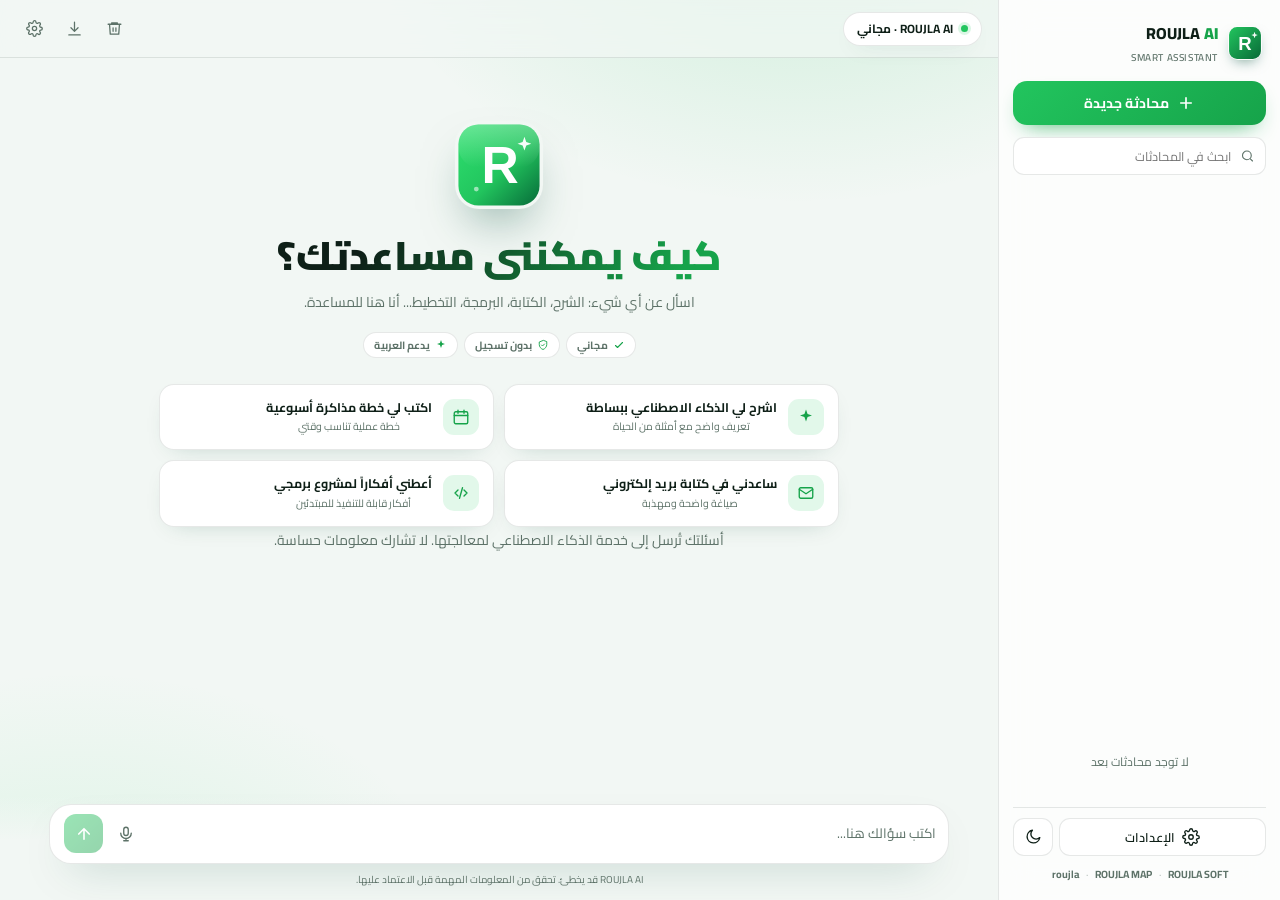
==== commit 72b8686f: "Add ROUJLA MAP family link" ====
--- a/index.html
+++ b/index.html
@@ -112,6 +112,8 @@
       <div class="family">
         <a id="familyMain" href="https://abdelkarim-laitar.github.io/roujla/" target="_blank" rel="noopener">roujla</a>
         <span>·</span>
+        <a id="familyMap" href="https://abdelkarim-laitar.github.io/roujla-map/" target="_blank" rel="noopener">ROUJLA MAP</a>
+        <span>·</span>
         <a id="familySoft" href="https://abdelkarim-laitar.github.io/roujlasoft/" target="_blank" rel="noopener">ROUJLA SOFT</a>
       </div>
     </div>
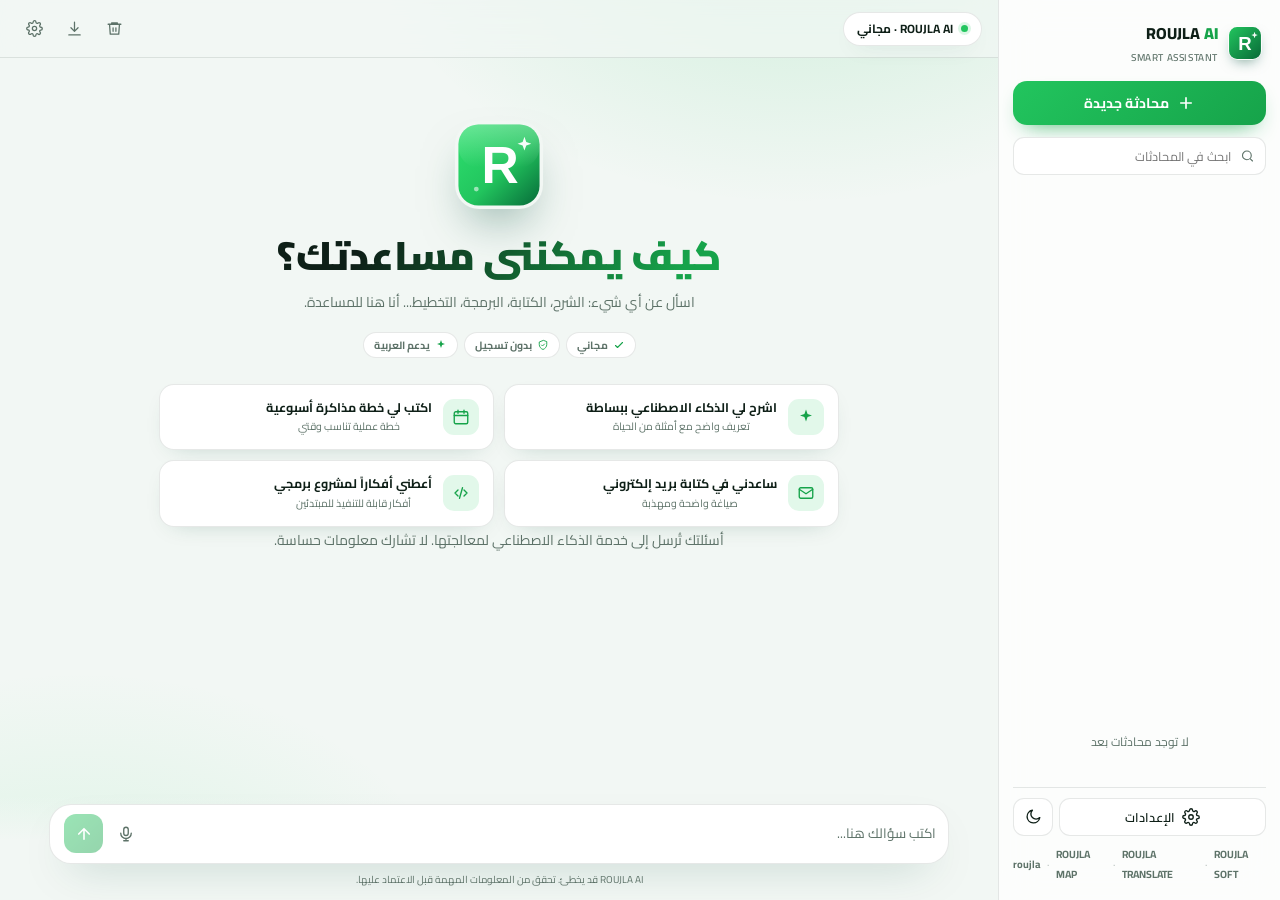
==== commit 5ef11487: "Add ROUJLA TRANSLATE family link" ====
--- a/index.html
+++ b/index.html
@@ -114,6 +114,8 @@
         <span>·</span>
         <a id="familyMap" href="https://abdelkarim-laitar.github.io/roujla-map/" target="_blank" rel="noopener">ROUJLA MAP</a>
         <span>·</span>
+        <a id="familyTranslate" href="https://abdelkarim-laitar.github.io/roujla-translate/" target="_blank" rel="noopener">ROUJLA TRANSLATE</a>
+        <span>·</span>
         <a id="familySoft" href="https://abdelkarim-laitar.github.io/roujlasoft/" target="_blank" rel="noopener">ROUJLA SOFT</a>
       </div>
     </div>
